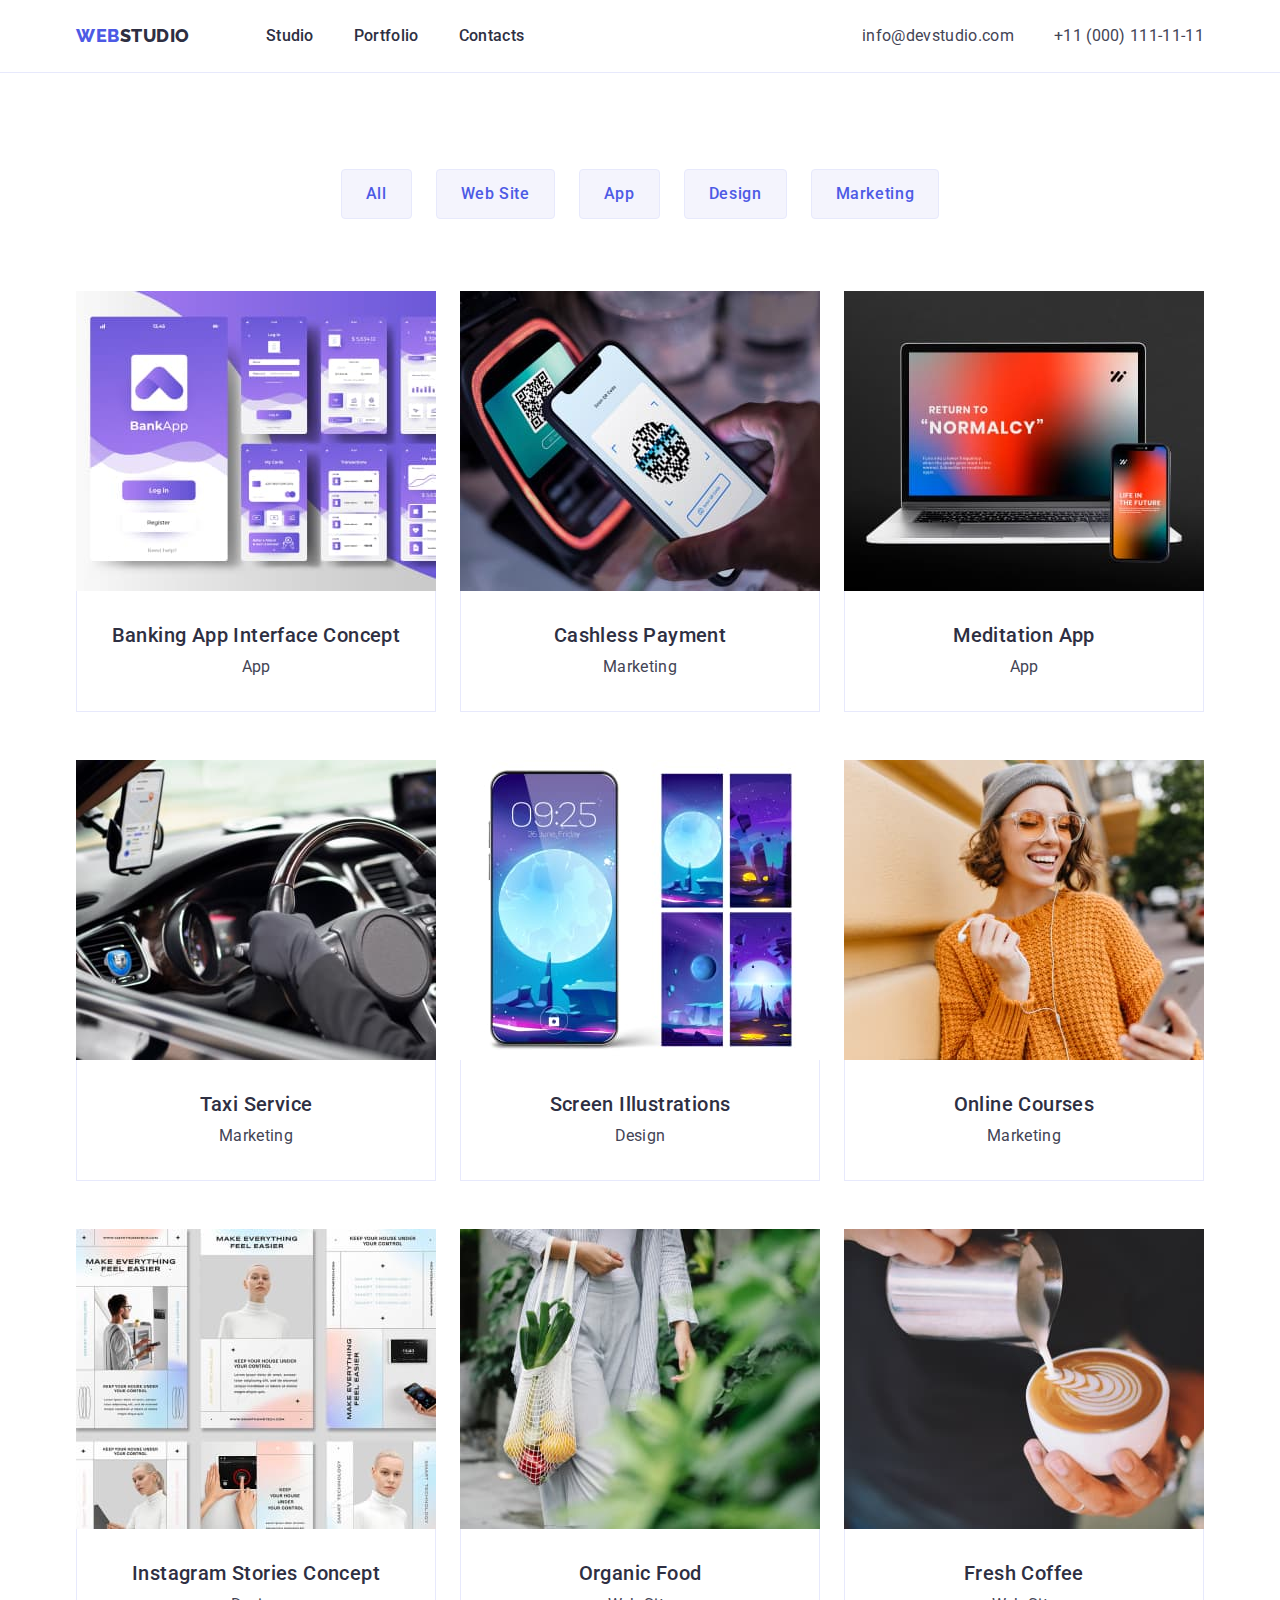
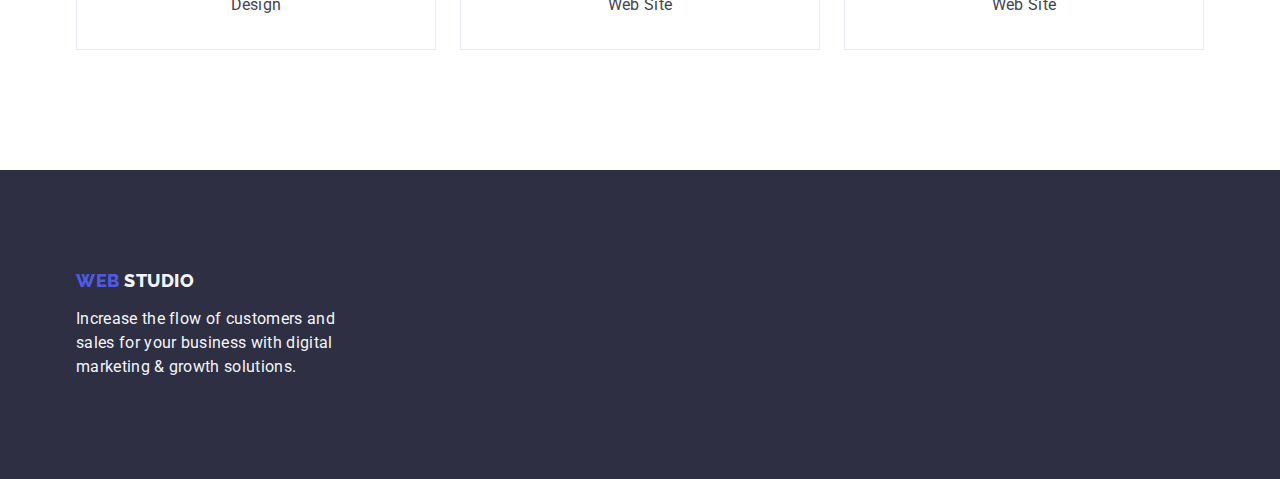
==== portfolio.html @ 1c3fc8ae "Initial commit" ====
<!DOCTYPE html>
<html lang="en">

<head>
    <meta charset="UTF-8">
    <meta http-equiv="X-UA-Compatible" content="IE=edge">
    <meta name="viewport" content="width=device-width, initial-scale=1.0">
    <title>Document</title>
    <!-- google-fonts  -->
    <link rel="preconnect" href="https://fonts.googleapis.com">
    <link rel="preconnect" href="https://fonts.gstatic.com" crossorigin>
    <link href="https://fonts.googleapis.com/css2?family=Raleway:wght@800&family=Roboto:wght@400;500;700&display=swap"
        rel="stylesheet">
    <!-- normalize -->
    <link rel="stylesheet"
        href="https://cdnjs.cloudflare.com/ajax/libs/modern-normalize/1.1.0/modern-normalize.min.css">
    <link rel="stylesheet" href="css/styles.css">
</head>

<body>
    <header class="page-header">
        <div class="header-main container">
            <nav class="page-navigation">

                <!--  logo  -->
                <a class="logo link" href="./index.html">Web<span class="logo-studio logo-header">Studio</span></a>

                <!-- navigation -->
                <ul class="menu list">
                    <li class="menu-item">
                        <a class="menu-link link" href="./index.html">Studio</a>
                    </li>
                    <li class="menu-item">
                        <a class="menu-link link" href="./portfolio.html">Portfolio</a>
                    </li>
                    <li class="menu-item">
                        <a class="menu-link link" href="">Contacts</a>
                    </li>
                </ul>
            </nav>

            <!-- contacts -->

            <address class="address">
                <ul class="address-box list">
                    <li class="address-item"><a class="address-link link"
                            href="mailto:info@devstudio.com">info@devstudio.com</a></li>
                    <li class="address-item"><a class="address-link link" href="tel:+110001111111">+11 (000)
                            111-11-11</a></li>
                </ul>
            </address>
        </div>
    </header>
    <main>
        <section class="section-portfolio">
            <div class="container">
                <h1 class="visually-hidden">portfolio header</h1>

                <!-- filtr btn  -->

                <ul class="buttons-list list">
                    <li class="buttons-list-item">
                        <button class="button-item" type="button">All</button>
                    </li>
                    <li class="buttons-list-item">
                        <button class="button-item" type="button">Web Site</button>
                    </li>
                    <li class="buttons-list-item">
                        <button class="button-item" type="button">App</button>
                    </li>
                    <li class="buttons-list-item">
                        <button class="button-item" type="button">Design</button>
                    </li>
                    <li class="buttons-list-item">
                        <button class="button-item" type="button">Marketing</button>
                    </li>
                </ul>


                <!-- list projects -->
                <ul class="project-list list">
                    <li class="project-item">
                        <a class="link" href="">
                            <img class="img" src="./images/portfolio1.jpg" alt="App with Banking interface" width="360">
                            <div class="project-item-text">
                                <h2 class="section-title sample-photo">Banking App Interface Concept</h2>
                                <p class="professions-list">App</p>
                            </div>
                        </a>
                    </li>
                    <li class="project-item">
                        <a class="link" href="">
                            <img class="img" src="./images/portfolio2.jpg" alt="Pay by mobile" width="360">
                            <div class="project-item-text">
                                <h2 class="section-title sample-photo">Cashless Payment</h2>
                                <p class="professions-list">Marketing</p>
                            </div>
                        </a>
                    </li>
                    <li class="project-item">
                        <a class="link" href="">
                            <img class="img" src="./images/portfolio3.jpg" alt="Laptop with smartphone" width="360">
                            <div class="project-item-text">
                                <h2 class="section-title sample-photo">Meditation App</h2>
                                <p class="professions-list">App</p>
                            </div>
                        </a>
                    </li>
                    <li class="project-item">
                        <a class="link" href="">
                            <img class="img" src="./images/portfolio4.jpg" alt="Driver in the car" width="360">
                            <div class="project-item-text">
                                <h2 class="section-title sample-photo">Taxi Service</h2>
                                <p class="professions-list">Marketing</p>
                            </div>
                        </a>
                    </li>
                    <li class="project-item">
                        <a class="link" href="">
                            <img class="img" src="./images/portfolio5.jpg" alt="Another photo of mobile screen"
                                width="360">
                            <div class="project-item-text">
                                <h2 class="section-title sample-photo">Screen Illustrations</h2>
                                <p class="professions-list">Design</p>
                            </div>
                        </a>
                    </li>
                    <li class="project-item">
                        <a class="link" href="">
                            <img class="img" src="./images/portfolio6.jpg" alt="Girl with smartphone, lough"
                                width="360">
                            <div class="project-item-text">
                                <h2 class="section-title sample-photo">Online Courses</h2>
                                <p class="professions-list">Marketing</p>
                            </div>
                        </a>
                    </li>
                    <li class="project-item">
                        <a class="link" href="">
                            <img class="img" src="./images/portfolio7.jpg" alt="many different screens of mobile app"
                                width="360">
                            <div class="project-item-text">
                                <h2 class="section-title sample-photo">Instagram Stories Concept</h2>
                                <p class="professions-list">Design</p>
                            </div>
                        </a>
                    </li>
                    <li class="project-item">
                        <a class="link" href="">
                            <img class="img" src="./images/portfolio8.jpg" alt="girl with bag" width="360">
                            <div class="project-item-text">
                                <h2 class="section-title sample-photo">Organic Food</h2>
                                <p class="professions-list">Web Site</p>
                            </div>
                        </a>
                    </li>
                    <li class="project-item">
                        <a class="link" href="">
                            <img class="img" src="./images/portfolio9.jpg" alt="cup of coffe" width="360">
                            <div class="project-item-text">
                                <h2 class="section-title sample-photo">Fresh Coffee</h2>
                                <p class="professions-list">Web Site</p>
                            </div>
                        </a>
                    </li>
                </ul>
            </div>

        </section>

    </main>
    <!-- footer  -->
    <footer class="footer">
        <div class="container">
            <a class="logo link" href="./index.html">Web <span class="logo-studio">Studio</span></a>
            <p class="footer-text">
                Increase the flow of customers and sales for your business with digital marketing & growth
                solutions.
            </p>
        </div>

    </footer>
</body>

</html>
---- css/styles.css ----
:root {
  /* background color */
  --background-color: #ffffff;
  --background-hero-color: #2e2f42;
  --background-footer-color: #2e2f42;

  /* link and buttons color */
  --logo-color: #4d5ae5;
  --logo-studio-color: #f4f4fd;
  --logo-header-color: #2e2f42;
  --linkhover-color: #404bbf;
  --button-normal-color: #4d5ae5;
  --button-hover-color: #404bbf;

  /* text color */
  --footer-text-color: #f4f4fd;
  --section-title-color: #2e2f42;
  --section-subtitle-color: #2e2f42;
  --services-desc-color: #434455;
  --nav-color: #2e2f42;
  --address-text-color: #434455;
  /* logo color */
  --primary-font: 'Roboto', 'sans-serif';
}
/*========================== global styles ===========================*/
body {
  font-family: 'Roboto', sans-serif;
  color: #434455;
  background-color: var(--background-color);
}

.list {
  list-style: none;
}

.link {
  text-decoration: none;
}

h1,
h2,
h3,
h4,
h5,
h6,
p,
ul {
  margin: 0;
  padding: 0;
}

.container {
  width: 1158px;
  margin: 0 auto;
  padding-left: 15px;
  padding-right: 15px;
}

.section-title {
  font-weight: 700;
  font-size: 36px;
  line-height: 1.11;
  text-align: center;
  letter-spacing: 0.02em;
  text-transform: capitalize;
  color: var(--section-title-color);

  margin-bottom: 72px;
}

.section-subtitle {
  font-weight: 500;
  font-size: 20px;
  line-height: 24px;
  letter-spacing: 0.02em;
  color: var(--section-subtitle-color);

  margin-bottom: 8px;
}

.visually-hidden {
  position: absolute;
  width: 1px;
  height: 1px;
  margin: -1px;
  border: 0;
  padding: 0;

  white-space: nowrap;
  clip-path: inset(100%);
  clip: rect(0 0 0 0);
  overflow: hidden;
}

.img {
  display: block;
}

/* =============header================== */
.page-header {
  border-bottom: 1px solid #e7e9fc;
}
/* logo */
.logo {
  font-family: 'Raleway', sans-serif;
  font-weight: 800;
  font-size: 18px;
  line-height: 1.17;
  display: flex;
  align-items: center;
  letter-spacing: 0.03em;
  text-transform: uppercase;
  color: var(--logo-color);
  margin-right: 76px;
}
.logo-studio {
  font-family: 'Raleway', sans-serif;
  color: var(--logo-studio-color);
}

.logo-header {
  color: var(--logo-header-color);
}

.header-main {
  display: flex;
  justify-content: space-between;
  align-items: center;
}
.page-navigation {
  display: flex;
  margin-right: auto;
  align-items: center;
}
.menu {
  display: flex;
}
.menu-item {
  margin-right: 40px;
  padding-top: 24px;
  padding-bottom: 24px;
}
.menu-item:nth-last-child(-n + 1) {
  margin-right: 0;
}

.menu-link {
  font-weight: 500;
  font-size: 16px;
  line-height: 1.5;
  letter-spacing: 0.02em;
  color: var(--nav-color);
  padding: 24px 0;
}
/* contacts  */
.address {
  font-style: normal;
  font-size: 16px;
  line-height: 1.5;
  letter-spacing: 0.02em;
}
.address-box {
  display: flex;
}
.address-item {
  margin-right: 40px;
}
.address-item:nth-last-child(-n + 1) {
  margin-right: 0;
}

.address-link {
  color: var(--address-text-color);
}

/* ==============footer ======================*/
.footer {
  font-family: 'Raleway', sans-serif;
  font-weight: 400;
  font-size: 16px;
  line-height: 24px;
  letter-spacing: 0.02em;
  color: var(--footer-text-color);
  background-color: var(--background-footer-color);
  padding: 100px 0;
}

.footer .logo {
  display: inline-block;
  margin-bottom: 16px;
}
.footer-text {
  font-family: 'Roboto', sans-serif;
  width: 264px;
  line-height: 1.5;
}

/*============================ hover-focus=================== */

.address-link:hover,
.address-link:focus {
  color: #404bbf;
}

.menu-link:hover,
.menu-link:focus {
  color: #404bbf;
}

.modal-btn:hover,
.modal-btn:focus {
  background-color: #404bbf;
}

/* =====================page-index.html======================== */
/* ===============hero=================*/
.section-hero {
  background-color: var(--background-hero-color);
  padding-top: 188px;
  padding-bottom: 188px;
  text-align: center;
}

.hero-title {
  font-weight: 700;
  font-size: 56px;
  line-height: 1.07;
  letter-spacing: 0.02em;
  color: #ffffff;

  display: block;
  margin-right: auto;
  margin-left: auto;
  margin-bottom: 48px;
  max-width: 496px;
}

.modal-btn {
  font-family: 'Roboto', sans-serif;
  font-weight: 500;
  font-size: 16px;
  line-height: 1.5;
  letter-spacing: 0.04em;
  color: #ffffff;
  min-width: 169px;
  height: 56px;
  background: #4d5ae5;
  box-shadow: 0px 4px 4px rgba(0, 0, 0, 0.15);
  border-radius: 4px;
  cursor: pointer;

  display: block;
  margin-right: auto;
  margin-left: auto;
  padding-top: 16px;
  padding-bottom: 16px;
  border: none;
}

/*================ possibilities================*/

.section-possibilities {
  padding: 120px 0;
}
.possibilities-list {
  display: flex;
  margin-left: auto;
  margin-right: auto;
}

.possibilities-item {
  width: calc((100% - 72px) / 4);
  margin-right: 24px;
}

.possibilities-item:nth-last-child(-n + 1) {
  margin-right: 0;
}

.services-desc {
  font-size: 16px;
  line-height: 24px;
  letter-spacing: 0.02em;
  color: var(--services-desc-color);
}

/*============What-are-we-doing=============*/
.section-what-are-we-doing {
  padding-bottom: 120px;
}

.what-are-we-doing-list {
  display: flex;
  margin-left: auto;
  margin-bottom: auto;
}
.what-are-we-doing-item {
  margin-right: 24px;
  width: calc((100% - 1px) / 3);
}

.what-are-we-doing-item:nth-last-child(-n + 1) {
  margin-right: 0;
}

/* ==============our team ===================*/
.section-our-team {
  padding: 120px 0;
  background-color: #f4f4fd;
}

.our-team-list {
  display: flex;
}

.our-team-item {
  margin-right: 24px;
  width: 264px;
  border-radius: 0px 0px 4px 4px;

  background-color: #ffffff;
}

.our-team-item:nth-last-child(-n + 1) {
  margin-right: 0;
}

.our-team-item-text {
  padding: 32px 16px;
  text-align: center;
}

.professions-list {
  font-size: 16px;
  line-height: 24px;
  text-align: center;
  letter-spacing: 0.02em;
  color: #434455;
}

/* 2222222222 portfolio page 22222222222222  */

.section-portfolio {
  padding: 96px 0 120px;
}

.buttons-list {
  display: flex;
  justify-content: center;
  margin-bottom: 72px;
}

.buttons-list-item {
  margin-right: 24px;
}

.buttons-list-item:last-child {
  margin-right: 0;
}

.button-item {
  padding: 12px 24px 12px 24px;
  border-radius: 4px;
  border: 1px solid #e7e9fc;
  align-items: center;
}

.button-item {
  font-family: 'Roboto', sans-serif;
  font-weight: 500;
  font-size: 16px;
  line-height: 1.5;
  letter-spacing: 0.04em;
  color: var(--button-normal-color);
  background-color: var(--footer-text-color);
  cursor: pointer;
}

.button-item:hover,
.button-item:focus {
  background-color: var(--button-hover-color);
  color: #ffffff;
  border: 1px solid transparent;
}
/* ==================list projects=================  */

.project-list {
  display: flex;
  flex-wrap: wrap;
}
.project-item {
  margin-right: 24px;
  margin-bottom: 48px;
  flex-basis: calc((100% - 48px) / 3);
}
.project-item:nth-child(3n + 3) {
  margin-right: 0;
}
.project-item:nth-last-child(-n + 3) {
  margin-bottom: 0;
}

.project-item-text {
  padding: 32px 16px;
  border-bottom: 1px solid #e7e9fc;
  border-left: 1px solid #e7e9fc;
  border-right: 1px solid #e7e9fc;
}
.project-item .section-title {
  margin-bottom: 8px;
}

.sample-photo {
  font-weight: 500;
  font-size: 20px;
  line-height: 1.2;
}
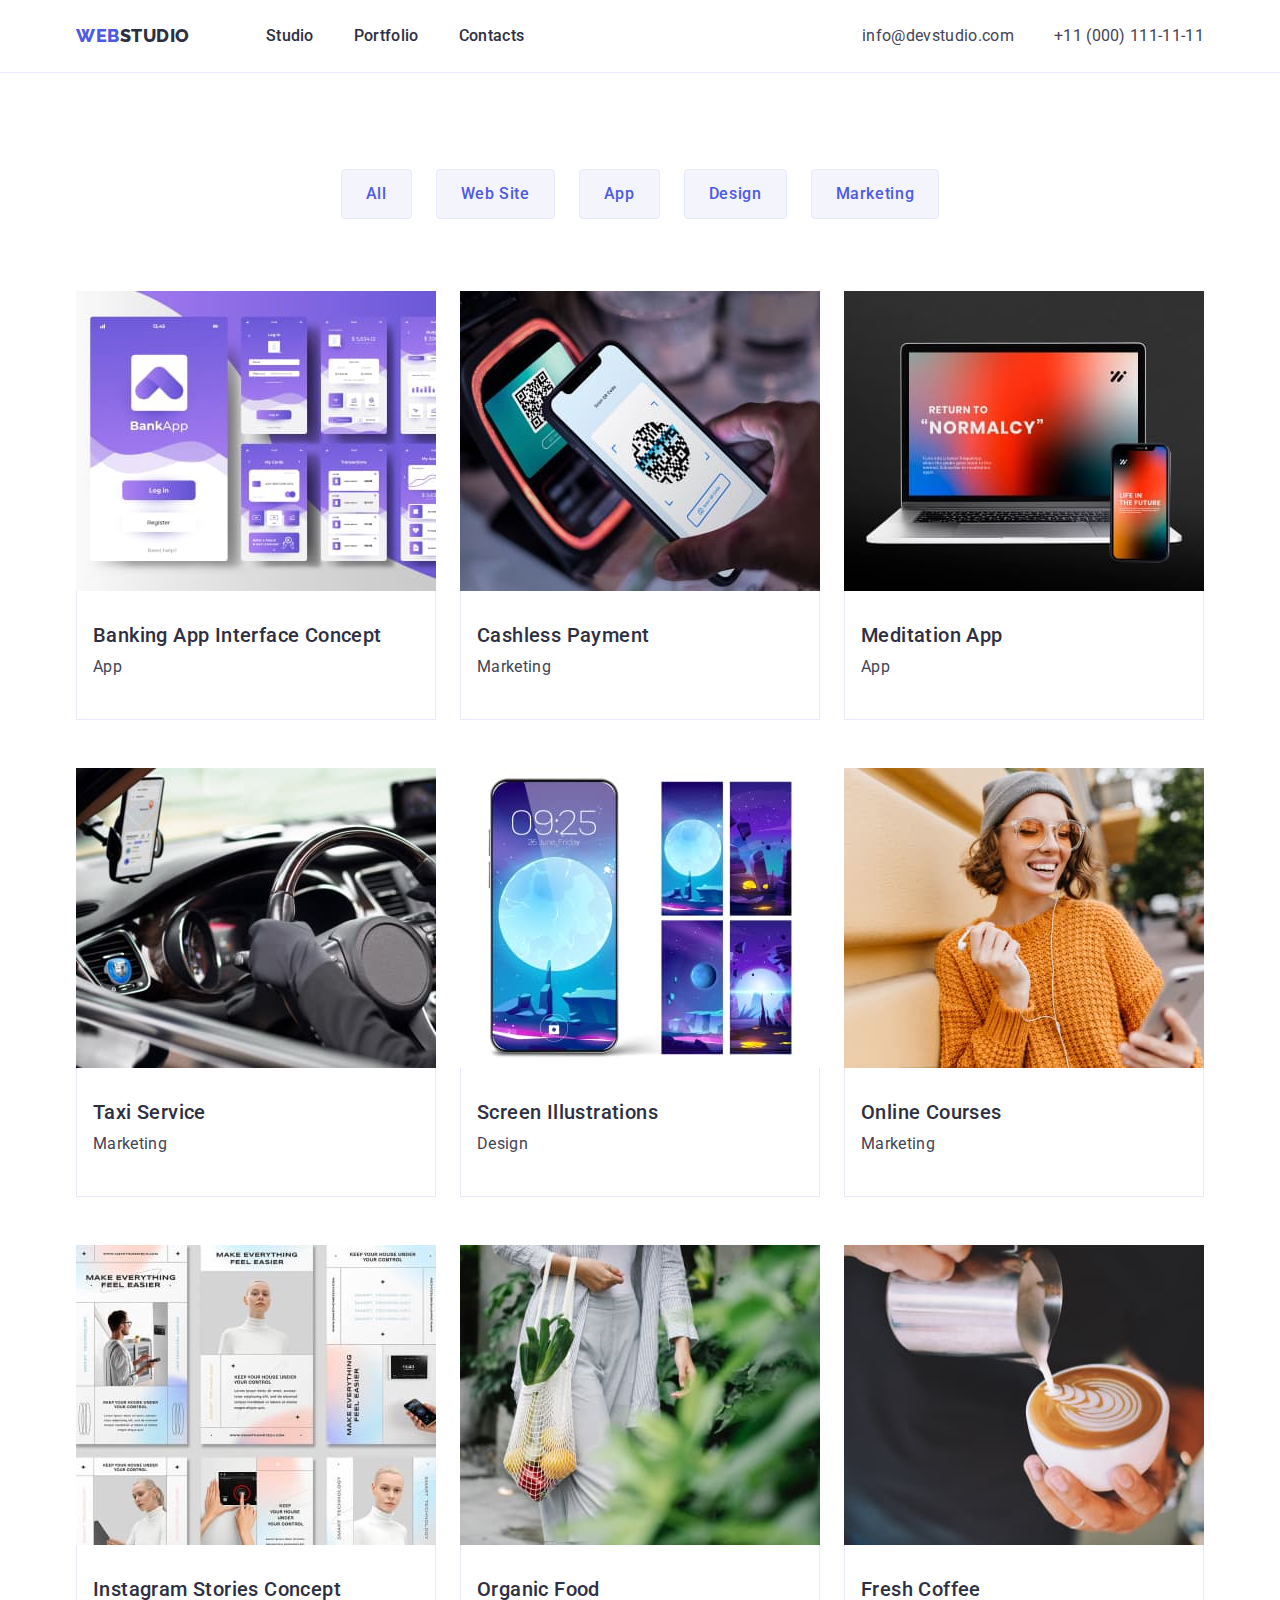
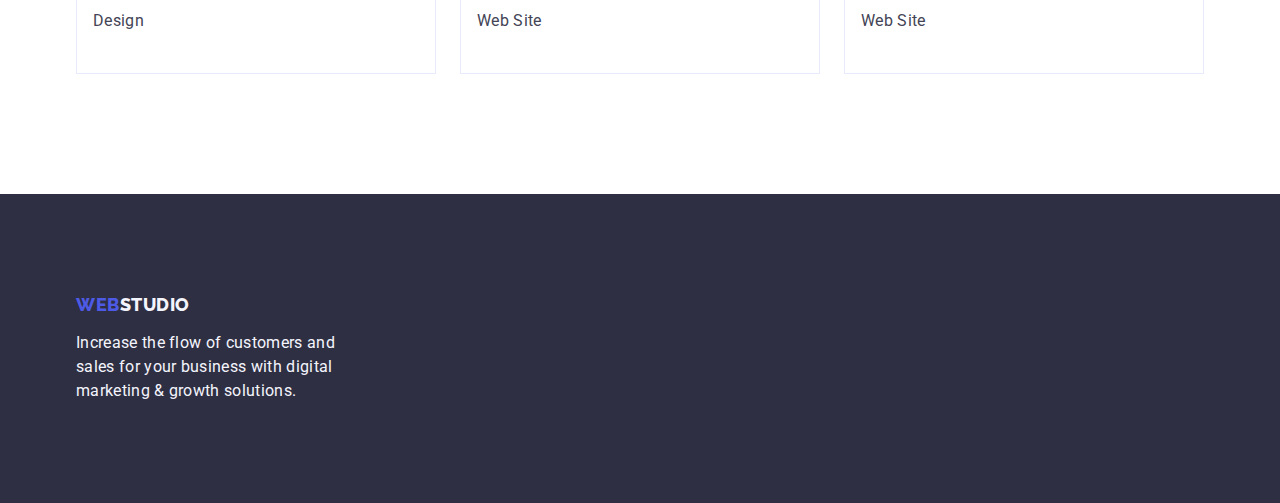
==== commit 174d2249: "index-html" ====
--- a/portfolio.html
+++ b/portfolio.html
@@ -172,7 +172,7 @@
     <!-- footer  -->
     <footer class="footer">
         <div class="container">
-            <a class="logo link" href="./index.html">Web <span class="logo-studio">Studio</span></a>
+            <a class="logo link" href="./index.html">Web<span class="logo-studio">Studio</span></a>
             <p class="footer-text">
                 Increase the flow of customers and sales for your business with digital marketing & growth
                 solutions.
--- a/css/styles.css
+++ b/css/styles.css
@@ -11,6 +11,8 @@
   --linkhover-color: #404bbf;
   --button-normal-color: #4d5ae5;
   --button-hover-color: #404bbf;
+  --customers-icons: #8e8f99;
+  --customers-hover-icons: #404bbf;
 
   /* text color */
   --footer-text-color: #f4f4fd;
@@ -178,23 +180,73 @@
   font-family: 'Raleway', sans-serif;
   font-weight: 400;
   font-size: 16px;
-  line-height: 24px;
+  line-height: 1.5px;
   letter-spacing: 0.02em;
   color: var(--footer-text-color);
   background-color: var(--background-footer-color);
   padding: 100px 0;
 }
 
+.footer-box {
+  display: flex;
+  align-items: baseline;
+}
+
+.footer-logo-box {
+  margin-right: 120px;
+}
+
 .footer .logo {
   display: inline-block;
   margin-bottom: 16px;
 }
+
 .footer-text {
   font-family: 'Roboto', sans-serif;
   width: 264px;
   line-height: 1.5;
 }
 
+.social-media-text {
+  font-family: 'Roboto', sans-serif;
+  font-weight: 500;
+  font-size: 16px;
+  line-height: 1.5;
+  letter-spacing: 0.02em;
+  color: var(--background-color);
+  margin-bottom: 16px;
+}
+
+.social-media-list {
+  display: flex;
+  gap: 16px;
+  justify-content: center;
+}
+
+.social-media-item {
+  width: 40px;
+  height: 40px;
+}
+
+.social-media-link {
+  display: flex;
+  width: 100%;
+  height: 100%;
+  align-items: center;
+  justify-content: center;
+  background-color: var(--button-normal-color);
+  border-radius: 50%;
+}
+
+.social-media-link:hover,
+.social-media-link:focus {
+  background-color: #31d0aa;
+}
+
+.social-media-icon {
+  fill: var(--footer-text-color);
+}
+
 /*============================ hover-focus=================== */
 
 .address-link:hover,
@@ -212,13 +264,30 @@
   background-color: #404bbf;
 }
 
-/* =====================page-index.html======================== */
+.our-team-icons-link:hover,
+.our-team-icons-link:focus {
+  background-color: var(--button-hover-color);
+}
+
+/* =====================index.html-page======================== */
 /* ===============hero=================*/
 .section-hero {
-  background-color: var(--background-hero-color);
   padding-top: 188px;
   padding-bottom: 188px;
   text-align: center;
+}
+
+.hero-image {
+  max-width: 1440px;
+  height: 600px;
+  margin-right: auto;
+  margin-left: auto;
+  background-color: var(--background-hero-color);
+  background-image: linear-gradient(rgba(46, 47, 66, 0.7), rgba(46, 47, 66, 0.7)),
+    url(../images/people-office.jpg);
+  background-repeat: no-repeat;
+  background-position: center;
+  background-size: cover;
 }
 
 .hero-title {
@@ -277,6 +346,17 @@
   margin-right: 0;
 }
 
+.possibilities-icons-holder {
+  margin-bottom: 8px;
+  display: flex;
+  width: 264px;
+  height: 112px;
+  align-items: center;
+  justify-content: center;
+  background-color: var(--footer-text-color);
+  border-radius: 4px;
+}
+
 .services-desc {
   font-size: 16px;
   line-height: 24px;
@@ -317,8 +397,9 @@
   margin-right: 24px;
   width: 264px;
   border-radius: 0px 0px 4px 4px;
-
   background-color: #ffffff;
+  box-shadow: 0px 1px 6px rgba(46, 47, 66, 0.08), 0px 1px 1px rgba(46, 47, 66, 0.16),
+    0px 2px 1px rgba(46, 47, 66, 0.08);
 }
 
 .our-team-item:nth-last-child(-n + 1) {
@@ -336,8 +417,71 @@
   text-align: center;
   letter-spacing: 0.02em;
   color: #434455;
-}
-
+  margin-bottom: 8px;
+}
+
+.our-team-icons-list {
+  display: flex;
+  gap: 24px;
+  justify-content: center;
+}
+
+.our-team-icons-item {
+  width: 40px;
+  height: 40px;
+}
+
+.our-team-icons-link {
+  display: flex;
+  width: 100%;
+  height: 100%;
+  justify-content: center;
+  align-items: center;
+  border-radius: 50%;
+  background-color: var(--button-normal-color);
+}
+
+.our-team-icons {
+  fill: var(--button-normal-color);
+}
+
+/*=================customers=================*/
+
+.section-customers {
+  padding-top: 120px;
+  padding-bottom: 120px;
+}
+
+.customers-icons-list {
+  display: flex;
+  gap: 24px;
+}
+
+.customers-icons-item {
+  height: 88px;
+  width: calc((100% - 120px) / 6);
+}
+
+.customers-icons-link {
+  display: flex;
+  width: 100%;
+  height: 100%;
+  align-items: center;
+  justify-content: center;
+  border: 1px solid var(--customers-icons);
+  color: var(--customers-icons);
+  border-radius: 4px;
+}
+
+.customers-icons-link:hover,
+.customers-icons-link:focus {
+  border-color: var(--customers-hover-icons);
+  color: var(--customers-hover-icons);
+}
+
+.customers-icon {
+  fill: currentColor;
+}
 /* 2222222222 portfolio page 22222222222222  */
 
 .section-portfolio {
@@ -415,3 +559,7 @@
   font-size: 20px;
   line-height: 1.2;
 }
+.project-item .professions-list,
+.project-item .section-title {
+  text-align: left;
+}
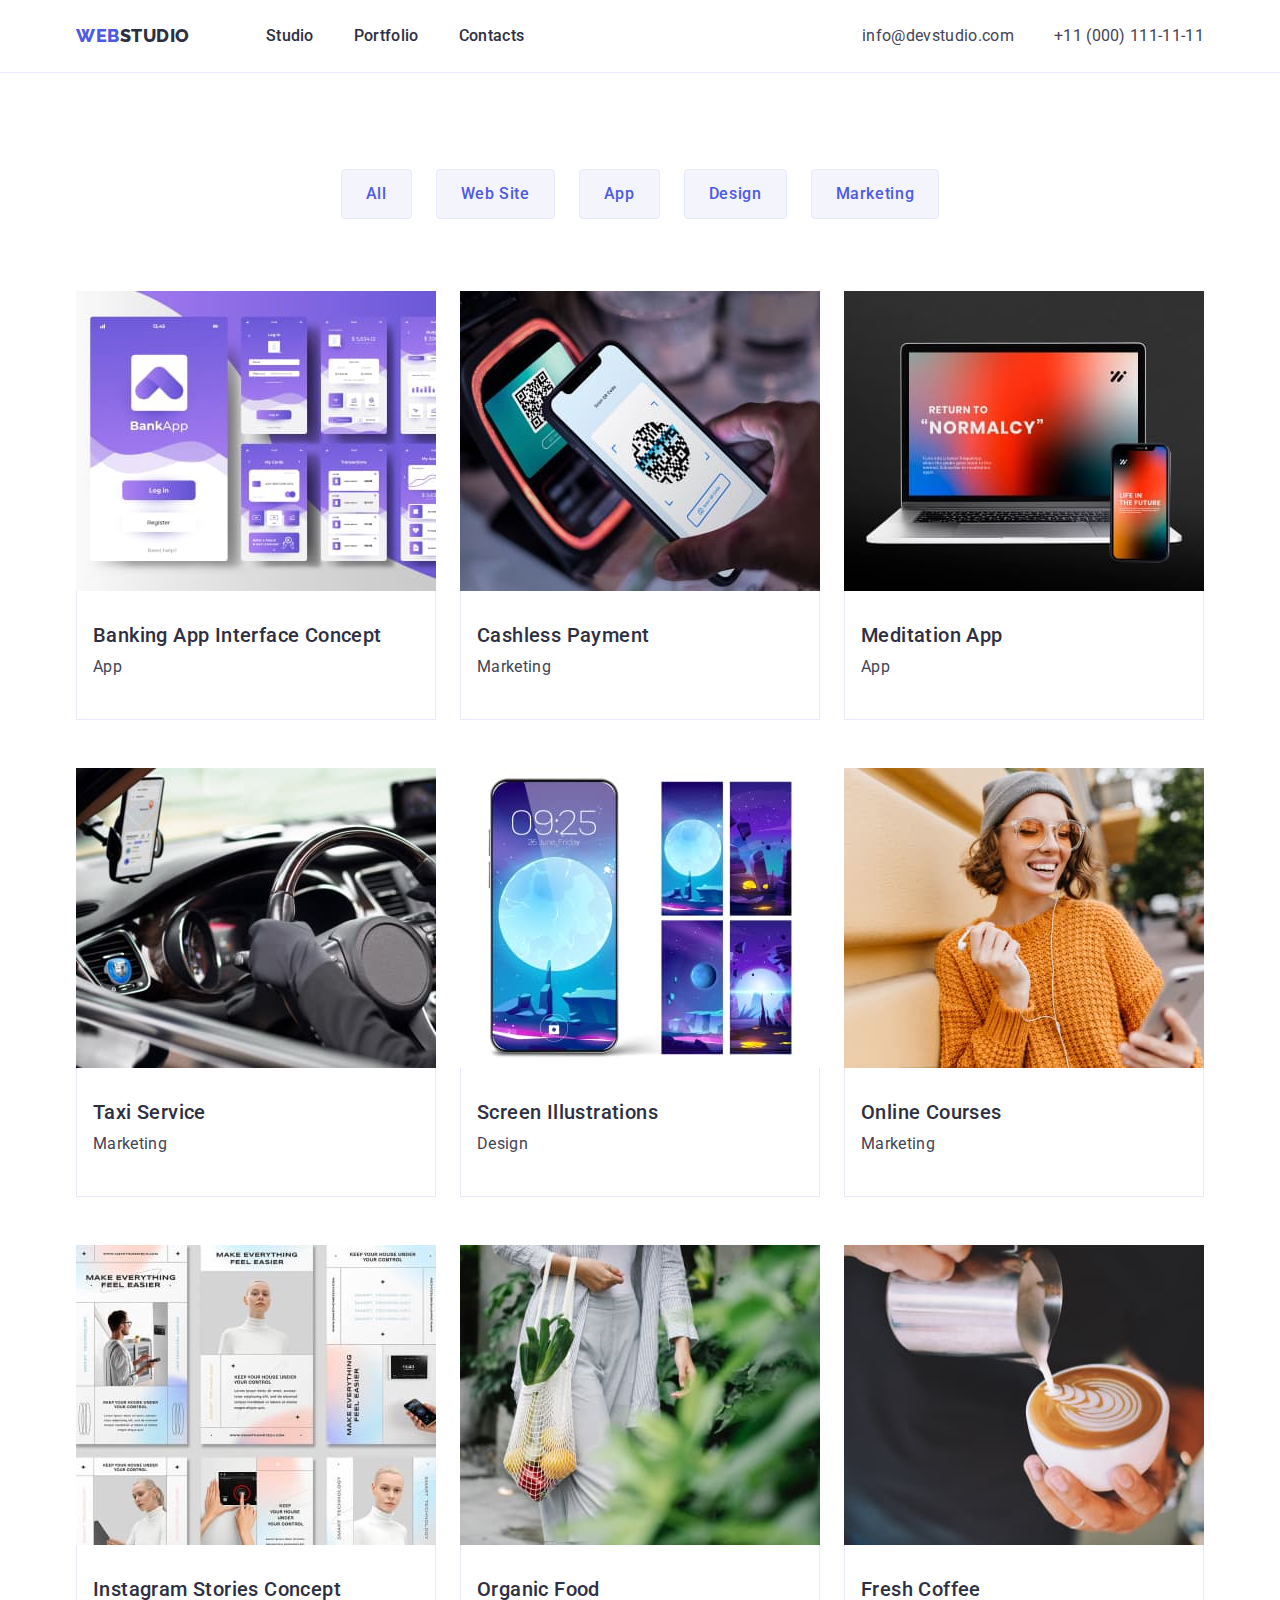
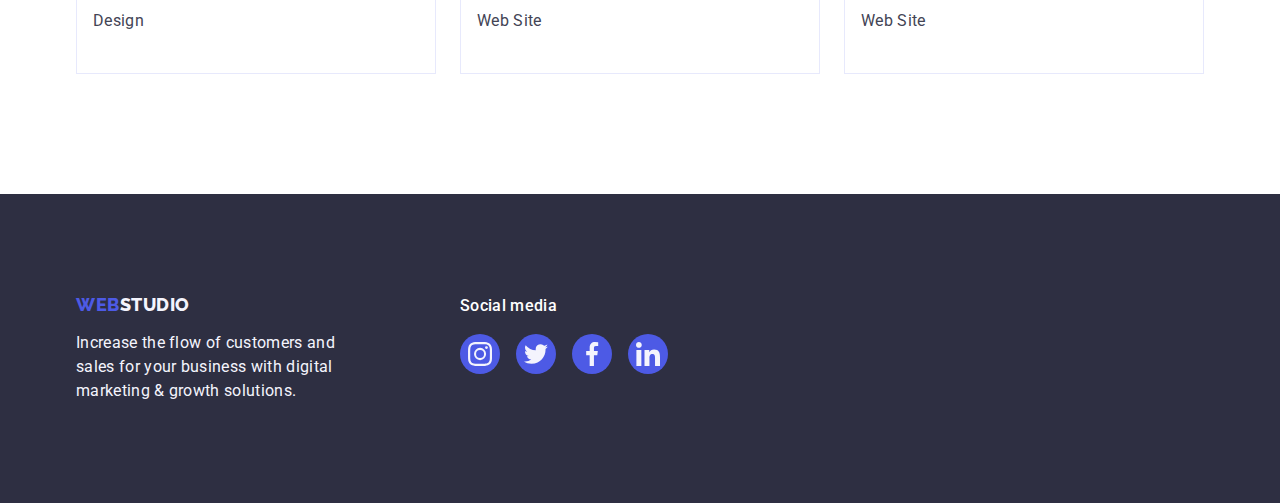
==== commit 46dc52a4: "portfolio" ====
--- a/portfolio.html
+++ b/portfolio.html
@@ -80,7 +80,7 @@
                 <!-- list projects -->
                 <ul class="project-list list">
                     <li class="project-item">
-                        <a class="link" href="">
+                        <a class="project-link link" href="">
                             <img class="img" src="./images/portfolio1.jpg" alt="App with Banking interface" width="360">
                             <div class="project-item-text">
                                 <h2 class="section-title sample-photo">Banking App Interface Concept</h2>
@@ -89,7 +89,7 @@
                         </a>
                     </li>
                     <li class="project-item">
-                        <a class="link" href="">
+                        <a class="project-link link" href="">
                             <img class="img" src="./images/portfolio2.jpg" alt="Pay by mobile" width="360">
                             <div class="project-item-text">
                                 <h2 class="section-title sample-photo">Cashless Payment</h2>
@@ -98,7 +98,7 @@
                         </a>
                     </li>
                     <li class="project-item">
-                        <a class="link" href="">
+                        <a class="project-link link" href="">
                             <img class="img" src="./images/portfolio3.jpg" alt="Laptop with smartphone" width="360">
                             <div class="project-item-text">
                                 <h2 class="section-title sample-photo">Meditation App</h2>
@@ -107,7 +107,7 @@
                         </a>
                     </li>
                     <li class="project-item">
-                        <a class="link" href="">
+                        <a class="project-link link" href="">
                             <img class="img" src="./images/portfolio4.jpg" alt="Driver in the car" width="360">
                             <div class="project-item-text">
                                 <h2 class="section-title sample-photo">Taxi Service</h2>
@@ -116,7 +116,7 @@
                         </a>
                     </li>
                     <li class="project-item">
-                        <a class="link" href="">
+                        <a class="project-link link" href="">
                             <img class="img" src="./images/portfolio5.jpg" alt="Another photo of mobile screen"
                                 width="360">
                             <div class="project-item-text">
@@ -126,7 +126,7 @@
                         </a>
                     </li>
                     <li class="project-item">
-                        <a class="link" href="">
+                        <a class="project-link link" href="">
                             <img class="img" src="./images/portfolio6.jpg" alt="Girl with smartphone, lough"
                                 width="360">
                             <div class="project-item-text">
@@ -136,7 +136,7 @@
                         </a>
                     </li>
                     <li class="project-item">
-                        <a class="link" href="">
+                        <a class="project-link link" href="">
                             <img class="img" src="./images/portfolio7.jpg" alt="many different screens of mobile app"
                                 width="360">
                             <div class="project-item-text">
@@ -146,7 +146,7 @@
                         </a>
                     </li>
                     <li class="project-item">
-                        <a class="link" href="">
+                        <a class="project-link link" href="">
                             <img class="img" src="./images/portfolio8.jpg" alt="girl with bag" width="360">
                             <div class="project-item-text">
                                 <h2 class="section-title sample-photo">Organic Food</h2>
@@ -155,7 +155,7 @@
                         </a>
                     </li>
                     <li class="project-item">
-                        <a class="link" href="">
+                        <a class="project-link link" href="">
                             <img class="img" src="./images/portfolio9.jpg" alt="cup of coffe" width="360">
                             <div class="project-item-text">
                                 <h2 class="section-title sample-photo">Fresh Coffee</h2>
@@ -169,16 +169,50 @@
         </section>
 
     </main>
-    <!-- footer  -->
+    <!-- footer -->
     <footer class="footer">
-        <div class="container">
-            <a class="logo link" href="./index.html">Web<span class="logo-studio">Studio</span></a>
-            <p class="footer-text">
-                Increase the flow of customers and sales for your business with digital marketing & growth
-                solutions.
-            </p>
+        <div class="footer-box container">
+            <div class="footer-logo-box">
+                <a class="logo link" href="./index.html">Web<span class="logo-studio">Studio</span></a>
+                <p class="footer-text">
+                    Increase the flow of customers and sales for your business with digital marketing & growth
+                    solutions.
+                </p>
+            </div>
+            <div class="footer-social-media">
+                <p class="social-media-text">Social media</p>
+                <ul class="social-media-list list">
+                    <li class="social-media-item">
+                        <a class="social-media-link" href="">
+                            <svg width="24" height="24" class="social-media-icon">
+                                <use href="./images/symbol-defs.svg#icon-instagram"></use>
+                            </svg>
+                        </a>
+                    </li>
+                    <li class="social-media-item">
+                        <a class="social-media-link" href="">
+                            <svg width="24" height="24" class="social-media-icon">
+                                <use href="./images/symbol-defs.svg#icon-twitter"></use>
+                            </svg>
+                        </a>
+                    </li>
+                    <li class="social-media-item">
+                        <a class="social-media-link" href="">
+                            <svg width="24" height="24" class="social-media-icon">
+                                <use href="./images/symbol-defs.svg#icon-facebook"></use>
+                            </svg>
+                        </a>
+                    </li>
+                    <li class="social-media-item">
+                        <a class="social-media-link" href="">
+                            <svg width="24" height="24" class="social-media-icon">
+                                <use href="./images/symbol-defs.svg#icon-linkedin"></use>
+                            </svg>
+                        </a>
+                    </li>
+                </ul>
+            </div>
         </div>
-
     </footer>
 </body>
 
--- a/css/styles.css
+++ b/css/styles.css
@@ -525,6 +525,8 @@
   background-color: var(--button-hover-color);
   color: #ffffff;
   border: 1px solid transparent;
+  box-shadow: 0px 3px 1px rgba(0, 0, 0, 0.1), 0px 2px 1px rgba(0, 0, 0, 0.08),
+    0px 2px 2px rgba(0, 0, 0, 0.12);
 }
 /* ==================list projects=================  */
 
@@ -542,6 +544,16 @@
 }
 .project-item:nth-last-child(-n + 3) {
   margin-bottom: 0;
+}
+
+.project-link {
+  display: block;
+}
+
+.project-link:hover,
+.project-link:focus {
+  box-shadow: 0px 1px 6px rgba(46, 47, 66, 0.08), 0px 1px 1px rgba(46, 47, 66, 0.16),
+    0px 2px 1px rgba(46, 47, 66, 0.08);
 }
 
 .project-item-text {
